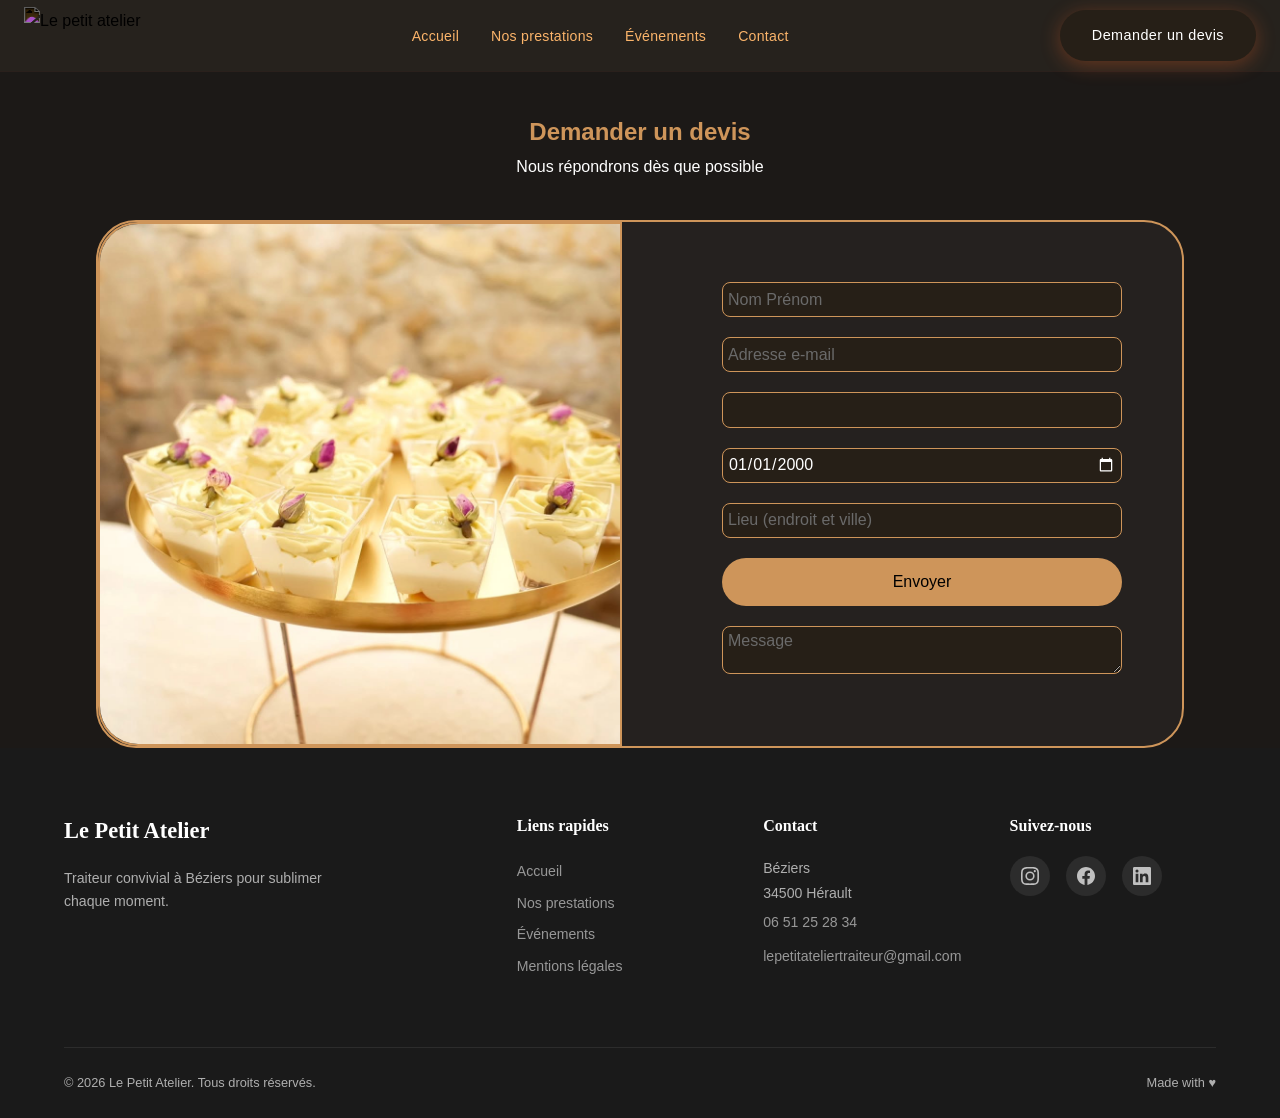
==== contact.html @ 443055bf "Add files via upload" ====
<!DOCTYPE html>
<html lang="en">
<head>
    <meta charset="UTF-8">
    <meta name="viewport" content="width=device-width, initial-scale=1.0">
    <title>Contact - Le Petit Atelier</title>
    <link rel="stylesheet" href="styles.css">
</head>
<body class="devis__body">
  <!-- ═══════════════════════════════════════════════════════
       NAVBAR
       ═══════════════════════════════════════════════════════ -->
  <nav class="navbar" id="navbar">
    <div class="navbar__inner">

      <!-- Logo -->
       <a href="#" class="navbar__logo">
        <img src="assets/images/logo.png" alt="Le petit atelier" class="logo">        
       </a>
        

      <!-- Desktop Links -->
      <ul class="navbar__links">
        <li><a href="#" data-i18n="nav_accueil">Accueil</a></li>
        <li><a href="#prestations" data-i18n="nav_prestations">Nos prestations</a></li>
        <li><a href="#" data-i18n="nav_evenements">Événements</a></li>
        <li><a href="#" data-i18n="nav_contact">Contact</a></li>
      </ul>

      <!-- Right side: lang toggle + CTA -->
      <div class="navbar__right">

        <!-- CTA (desktop only) -->
        <a href="#" class="btn btn--primary navbar__cta" data-i18n="nav_cta">Demander un devis</a>

        <!-- Hamburger (mobile) -->
        <button class="hamburger" id="hamburger" aria-label="Menu">
          <span></span>
          <span></span>
          <span></span>
        </button>
      </div>
    </div>
  </nav>

  <!-- Mobile menu overlay -->
  <div class="mobile-menu" id="mobileMenu">

    <a href="#" data-i18n="nav_accueil">Accueil</a>
    <a href="#prestations" data-i18n="nav_prestations">Nos prestations</a>
    <a href="#" data-i18n="nav_evenements">Événements</a>
    <a href="#" data-i18n="nav_contact">Contact</a>
    <a href="#" class="btn btn--primary" data-i18n="nav_cta">Demander un devis</a>
  </div>



    <section class="devis__page">
        <h1>Demander un devis</h1>
        <p>Nous répondrons dès que possible<p>
        <div class="devis__card">
            <div class="devis__img-wrapper">
                <img src="assets/images/devis.png" class="devis__img">
            </div>
            <div class="devis__form-wrapper">
                <form action="submit" class="devis__form" onsubmit="return(false)">
                    <input type="text" name="name" id="name-form" placeholder="Nom Prénom">
                    <input type="email" name="mail" id="mail-form" placeholder="Adresse e-mail">
                    <div class="dropdown">

                    </div>
                    <input type="date" name="date" id="date-form" value="2000-01-01" min={new Date().toISOString().split('T')[0]}>
                    <input type="text" placeholder="Lieu (endroit et ville)">
                    <button type="submit" class="devis__submit">Envoyer</button>
                    <textarea name="message" id="message-form" placeholder="Message" class="devis__textarea"></textarea>
                </form>
            </div>
        </div>        
    </section>

  <!-- ═══════════════════════════════════════════════════════
       FOOTER
       ═══════════════════════════════════════════════════════ -->
  <footer class="footer">
    <div class="container">

      <div class="footer__grid">

        <!-- Brand -->
        <div class="footer__brand">
          <div class="footer__logo">Le Petit Atelier</div>
          <p data-i18n="footer_desc">Traiteur convivial à Béziers pour sublimer chaque moment.</p>
        </div>

        <!-- Links -->
        <div class="footer__col">
          <h4 data-i18n="footer_h_links">Liens rapides</h4>
          <a href="#" data-i18n="footer_link1">Accueil</a>
          <a href="#" data-i18n="footer_link2">Nos prestations</a>
          <a href="#" data-i18n="footer_link3">Événements</a>
          <a href="#" data-i18n="footer_link4">Mentions légales</a>
        </div>

        <!-- Contact -->
        <div class="footer__col">
          <h4 data-i18n="footer_h_contact">Contact</h4>
          <p data-i18n="footer_addr">Béziers<br>34500 Hérault</p>
          <p><a href="tel:+33651252834" data-i18n="footer_phone">06 51 25 28 34</a></p>
          <p><a href="mailto:lepetitateliertraiteur@gmail.com" data-i18n="footer_email">lepetitateliertraiteur@gmail.com</a></p>
        </div>

        <!-- Socials -->
        <div class="footer__col">
          <h4 data-i18n="footer_h_social">Suivez-nous</h4>
          <div class="footer__socials">
            <!-- Instagram -->
            <a href="#" class="footer__social" aria-label="Instagram">
              <svg viewBox="0 0 24 24">
                <path
                  d="M12 2.163c3.204 0 3.584.012 4.85.07 3.252.148 4.771 1.691 4.919 4.919.058 1.265.069 1.645.069 4.849 0 3.205-.012 3.584-.069 4.849-.149 3.225-1.664 4.771-4.919 4.919-1.266.058-1.644.07-4.85.07-3.204 0-3.584-.012-4.849-.07-3.26-.149-4.771-1.699-4.919-4.92-.058-1.265-.07-1.644-.07-4.849 0-3.204.013-3.583.07-4.849.149-3.227 1.664-4.771 4.919-4.919 1.266-.057 1.645-.069 4.849-.069zM12 0C8.741 0 8.333.014 7.053.072 2.695.272.273 2.69.073 7.052.014 8.333 0 8.741 0 12c0 3.259.014 3.668.072 4.948.2 4.358 2.618 6.78 6.98 6.98C8.333 23.986 8.741 24 12 24c3.259 0 3.668-.014 4.948-.072 4.354-.2 6.782-2.618 6.979-6.98.059-1.28.073-1.689.073-4.948 0-3.259-.014-3.667-.072-4.947-.196-4.354-2.617-6.78-6.979-6.98C15.668.014 15.259 0 12 0zm0 5.838a6.162 6.162 0 100 12.324 6.162 6.162 0 000-12.324zM12 16a4 4 0 110-8 4 4 0 010 8zm6.406-11.845a1.44 1.44 0 100 2.881 1.44 1.44 0 000-2.881z" />
              </svg>
            </a>
            <!-- Facebook -->
            <a href="#" class="footer__social" aria-label="Facebook">
              <svg viewBox="0 0 24 24">
                <path
                  d="M24 12.073c0-6.627-5.373-12-12-12s-12 5.373-12 12c0 5.99 4.388 10.954 10.125 11.854v-8.385H7.078v-3.47h3.047V9.43c0-3.007 1.792-4.669 4.533-4.669 1.312 0 2.686.235 2.686.235v2.953H15.83c-1.491 0-1.956.925-1.956 1.874v2.25h3.328l-.532 3.47h-2.796v8.385C19.612 23.027 24 18.062 24 12.073z" />
              </svg>
            </a>
            <!-- LinkedIn -->
            <a href="#" class="footer__social" aria-label="LinkedIn">
              <svg viewBox="0 0 24 24">
                <path
                  d="M20.447 20.452h-3.554v-5.569c0-1.328-.027-3.037-1.852-3.037-1.853 0-2.136 1.445-2.136 2.939v5.667H9.351V9h3.414v1.561h.046c.477-.9 1.637-1.85 3.37-1.85 3.601 0 4.267 2.37 4.267 5.455v6.286zM5.337 7.433a2.062 2.062 0 01-2.063-2.065 2.064 2.064 0 112.063 2.065zm1.782 13.019H3.555V9h3.564v11.452zM22.225 0H1.771C.792 0 0 .774 0 1.729v20.542C0 23.227.792 24 1.771 24h20.451C23.2 24 24 23.227 24 22.271V1.729C24 .774 23.2 0 22.222 0h.003z" />
              </svg>
            </a>
          </div>
        </div>

      </div>

      <!-- Bottom bar -->
      <div class="footer__bottom">
        <p data-i18n="footer_copy">© 2026 Le Petit Atelier. Tous droits réservés.</p>
        <p>Made with ♥</p>
      </div>

    </div>
  </footer>


    <script src="script.js"></script>
</body>
</html>
---- styles.css ----
/* ============================================================
   MAISON HÉRITAGE — Landing Page Stylesheet
   Palette :
     Shewem   → #600e1a (bordeaux profond)
     Aura     → #fb662b (orange vibrant)
     Perle    → #faf1e8 (beige clair)
     Brume    → #b0c4d8 (bleu brume)
     Héritage → #ebcab4 (beige rosé chaud)
   ============================================================ */

/* ── CSS Custom Properties ────────────────────────────────── */
:root {
    /* Colors */
    --shewem: #CE955A;
    --accent: #CE955A;
    --btn: #261F17;
    --perle: #1C1917;
    --brume: #b0c4d8;
    --heritage: #ebcab4;
    --white: #ffffff;
    --dark: #1a1a1a;
    --text: #3a3a3a;
    --text-light: #6a6a6a;
    --nav-text: #FBB46A;
    --navbar: rgba(41, 36, 31, 0.98);
    --navbar-muted: rgba(41, 36, 31, 0.9);
    --primary-hover: #CF7518;
    --bg: #1C1917;
    --bg-light: #25211f;

    /* Typography */
    --font-serif: 'Playfair Display', Georgia, 'Times New Roman', serif;
    --font-sans: 'Inter', 'Segoe UI', Helvetica, Arial, sans-serif;

    /* Spacing scale */
    --space-xs: 0.5rem;
    --space-sm: 1rem;
    --space-md: 1.5rem;
    --space-lg: 2.5rem;
    --space-xl: 4rem;
    --space-2xl: 6rem;

    /* Misc */
    --radius: 8px;
    --radius-lg: 16px;
    --shadow: 0 2px 16px rgba(0, 0, 0, 0.06);
    --shadow-md: 0 4px 24px rgba(0, 0, 0, 0.10);
    --shadow-lg: 0 8px 40px rgba(0, 0, 0, 0.12);
    --transition: 0.35s cubic-bezier(0.25, 0.46, 0.45, 0.94);
    --navbar-h: 72px;
}

/* ── Reset & Base ─────────────────────────────────────────── */
*,
*::before,
*::after {
    margin: 0;
    padding: 0;
    box-sizing: border-box;
}

html {
    scroll-behavior: smooth;
    font-size: 16px;
    -webkit-font-smoothing: antialiased;
    -moz-osx-font-smoothing: grayscale;
    min-height: 100vh
}

body {
    font-family: var(--font-sans);
    color: var(--text);
    background-color:var(--bg);
    line-height: 1.7;
    overflow-x: hidden;
    box-sizing: border-box;
}

img {
    display: block;
    max-width: 100%;
    height: auto;
}

a {
    text-decoration: none;
    color: inherit;
    transition: color var(--transition);
}

ul {
    list-style: none;
}

/* ── Utility ──────────────────────────────────────────────── */
.container {
    width: 100%;
    max-width: 1200px;
    margin: 0 auto;
    padding: 0 var(--space-md);
}

/* ── Buttons ──────────────────────────────────────────────── */
.btn {
    display: inline-flex;
    align-items: center;
    justify-content: center;
    gap: 0.5rem;
    padding: 0.85rem 2rem;
    border: none;
    border-radius: 50px;
    font-family: var(--font-sans);
    font-size: 0.9rem;
    font-weight: 500;
    letter-spacing: 0.03em;
    cursor: pointer;
    transition: all var(--transition);
    white-space: nowrap;
}

.btn--primary {
    background: var(--btn);
    color: var(--white);
    box-shadow: 0 4px 20px rgba(251, 102, 43, 0.3);
}

.btn--primary:hover {
    background: var(--primary-hover);
    transform: translateY(-2px);
    box-shadow: 0 6px 28px rgba(251, 102, 43, 0.4);
}

.btn--outline {
    background: transparent;
    color: var(--white);
    border: 1.5px solid var(--white);
}

.btn--outline:hover {
    background: var(--white);
    color: var(--shewem);
    transform: translateY(-2px);
}

.btn--outline-dark {
    background: transparent;
    color: var(--shewem);
    border: 1.5px solid var(--shewem);
}

.btn--outline-dark:hover {
    background: var(--shewem);
    color: var(--white);
    transform: translateY(-2px);
}

.btn--white {
    background: var(--white);
    color: var(--shewem);
}

.btn--white:hover {
    background: var(--perle);
    transform: translateY(-2px);
    box-shadow: 0 6px 28px rgba(0, 0, 0, 0.12);
}

/* ── NAVBAR ───────────────────────────────────────────────── */
.navbar {
    position: fixed;
    top: 0;
    left: 0;
    width: 100%;
    height: var(--navbar-h);
    z-index: 1000;
    background: var(--navbar-muted);
    backdrop-filter: blur(16px);
    -webkit-backdrop-filter: blur(16px);
    border-bottom: 1px solid rgba(96, 14, 26, 0.06);
    transition: background var(--transition), box-shadow var(--transition);
}

.navbar.scrolled {
    box-shadow: var(--shadow);
    background: var(--navbar);
}

.navbar__inner {
    display: flex;
    align-items: center;
    justify-content: space-between;
    height: 100%;
    max-width: 1300px;
    margin: 0 auto;
    padding: 0 var(--space-md);
    position: relative;
}

/* Logo */
.navbar__logo {
    display: flex;
    align-items: center;
    padding: 0;
    height: var(--navbar-h);
    transition: 0.3s;
    /* Use full navbar height without overflowing */
    position: absolute;
    left: 50%;
    transform: translateX(-50%);
    color: var(--white);
}

.navbar__logo:hover {
    transform: scale(1.05);
    color: var(--accent);
}

.logo {
    height: 80%;
    filter: invert(1);
}

/* Nav links */
.navbar__links {
    display: none;
    gap: 2rem;
    align-items: center;
}

.navbar__links a {
    font-size: 0.88rem;
    font-weight: 500;
    color: var(--nav-text);
    position: relative;
    padding: 0.25rem 0;
    letter-spacing: 0.02em;
}

.navbar__links a::after {
    content: '';
    position: absolute;
    bottom: 0;
    left: 0;
    width: 0;
    height: 2px;
    background: var(--accent);
    transition: width var(--transition);
}

.navbar__links a:hover::after {
    width: 100%;
}

.navbar__links a:hover {
    filter: brightness(150%);
}

/* Right side */
.navbar__right {
    display: flex;
    align-items: center;
    gap: var(--space-sm);
    margin-left: auto;
}

/* Language toggle in navbar (hidden on mobile) */
.navbar__right .lang-toggle {
    display: none;
}

/* Language toggle */
.lang-toggle {
    display: flex;
    align-items: center;
    background: var(--heritage);
    border-radius: 50px;
    padding: 3px;
    gap: 0;
    cursor: pointer;
    overflow: hidden;
}

.lang-toggle__btn {
    padding: 0.3rem 0.7rem;
    font-size: 0.75rem;
    font-weight: 600;
    border: none;
    background: transparent;
    color: var(--text-light);
    border-radius: 50px;
    cursor: pointer;
    transition: all var(--transition);
    font-family: var(--font-sans);
    letter-spacing: 0.05em;
}

.lang-toggle__btn.active {
    background: var(--white);
    color: var(--shewem);
    box-shadow: 0 1px 6px rgba(0, 0, 0, 0.08);
}

/* CTA button in navbar */
.navbar__cta {
    display: none;
}

/* Hamburger */
.hamburger {
    display: flex;
    flex-direction: column;
    gap: 5px;
    cursor: pointer;
    background: none;
    border: none;
    padding: 4px;
    z-index: 1001;
}

.hamburger span {
    display: block;
    width: 24px;
    height: 2px;
    background: var(--shewem);
    border-radius: 2px;
    transition: all var(--transition);
}

.hamburger.active span:nth-child(1) {
    transform: translateY(7px) rotate(45deg);
}

.hamburger.active span:nth-child(2) {
    opacity: 0;
    transform: scaleX(0);
}

.hamburger.active span:nth-child(3) {
    transform: translateY(-7px) rotate(-45deg);
}

/* Mobile menu overlay */
.mobile-menu {
    position: fixed;
    top: 0;
    right: -100%;
    width: 100%;
    height: 100vh;
    height: 100dvh;
    background: var(--perle);
    z-index: 999;
    display: flex;
    flex-direction: column;
    align-items: center;
    justify-content: center;
    gap: 2rem;
    transition: right 0.5s cubic-bezier(0.77, 0, 0.175, 1);
}

.mobile-menu.open {
    right: 0;
}

.mobile-menu a {
    font-family: var(--font-serif);
    font-size: 1.6rem;
    color: var(--shewem);
    font-weight: 600;
    position: relative;
    padding: 0.3rem 0;
}

.mobile-menu a::after {
    content: '';
    position: absolute;
    bottom: 0;
    left: 50%;
    transform: translateX(-50%);
    width: 0;
    height: 2px;
    background: var(--accent);
    transition: width var(--transition);
}

.mobile-menu a:hover::after {
    width: 100%;
}

/* Language toggle inside mobile menu */
.mobile-menu .lang-toggle {
    margin-bottom: 2rem;
    transform: scale(1.15);
}

/* ── HERO ─────────────────────────────────────────────────── */
.hero {
    position: relative;
    min-height: 100vh;
    min-height: 100dvh;
    display: flex;
    align-items: center;
    justify-content: center;
    overflow: hidden;
}

.hero__bg {
    position: absolute;
    inset: 0;
    z-index: 0;
}

.hero__bg img {
    width: 100%;
    height: 100%;
    object-fit: cover;
}

.hero__overlay {
    position: absolute;
    inset: 0;
    background: linear-gradient(to bottom,
            rgba(26, 26, 26, 0.45) 0%,
            rgba(96, 14, 26, 0.55) 100%);
    z-index: 1;
}

.hero__content {
    position: relative;
    z-index: 2;
    text-align: center;
    padding: var(--space-lg) var(--space-md);
    max-width: 780px;
}

.hero__badge {
    display: inline-block;
    font-size: 0.72rem;
    font-weight: 600;
    letter-spacing: 0.25em;
    text-transform: uppercase;
    color: var(--heritage);
    border: 1px solid rgba(235, 202, 180, 0.4);
    padding: 0.4rem 1.2rem;
    border-radius: 50px;
    margin-bottom: var(--space-md);
    animation: fadeInDown 0.8s ease-out both;
}

.hero__title {
    font-family: var(--font-serif);
    font-size: clamp(2.2rem, 5.5vw, 4rem);
    font-weight: 700;
    color: var(--white);
    line-height: 1.15;
    margin-bottom: var(--space-sm);
    animation: fadeInUp 0.9s 0.15s ease-out both;
}

/* Typewriter effect cursor */
.typewriter {
    color: var(--accent);
    /* the color of the writing text */
}

.typewriter::after {
    content: "|";
    color: var(--white);
    animation: blink 1s step-end infinite;
}

.typewriter.stop-blinking::after {
    animation: none;
}

@keyframes blink {

    0%,
    100% {
        opacity: 1;
    }

    50% {
        opacity: 0;
    }
}

.hero__subtitle {
    font-size: clamp(0.95rem, 2vw, 1.15rem);
    color: rgba(255, 255, 255, 0.82);
    font-weight: 300;
    line-height: 1.6;
    margin-bottom: var(--space-lg);
    animation: fadeInUp 0.9s 0.3s ease-out both;
}

.hero__buttons {
    display: flex;
    flex-direction: column;
    gap: var(--space-sm);
    align-items: center;
    animation: fadeInUp 0.9s 0.45s ease-out both;
}

/* Scroll indicator */
.hero__scroll {
    position: absolute;
    bottom: 2rem;
    left: 0;
    width: 100%;
    z-index: 2;
    display: flex;
    flex-direction: column;
    align-items: center;
    gap: 0.5rem;
    animation: fadeInUp 1s 0.8s ease-out both;
}

.hero__scroll span {
    font-size: 0.7rem;
    text-transform: uppercase;
    letter-spacing: 0.2em;
    margin-right: -0.2em;
    /* Compense l'espacement sur la dernière lettre pour un centrage parfait */
    color: rgba(255, 255, 255, 0.5);
}

.hero__scroll-line {
    width: 1px;
    height: 40px;
    background: rgba(255, 255, 255, 0.3);
    position: relative;
    overflow: hidden;
}

.hero__scroll-line::after {
    content: '';
    position: absolute;
    top: -100%;
    left: 0;
    width: 100%;
    height: 100%;
    background: var(--accent);
    animation: scrollLine 2s ease-in-out infinite;
}

/* ── CAROUSEL / PRESTATIONS ──────────────────────────────── */
.prestations {
    padding: var(--space-2xl) 0;
    overflow: hidden;
}

.section-header {
    text-align: center;
    margin-bottom: var(--space-xl);
}

.section-header__label {
    font-size: 0.72rem;
    font-weight: 600;
    letter-spacing: 0.2em;
    text-transform: uppercase;
    color: var(--accent);
    margin-bottom: var(--space-xs);
    display: block;
}

.section-header__title {
    font-family: var(--font-serif);
    font-size: clamp(1.8rem, 4vw, 2.6rem);
    color: var(--shewem);
    font-weight: 700;
    line-height: 1.2;
    margin-bottom: var(--space-xs);
}

.section-header__line {
    width: 50px;
    height: 2px;
    background: var(--accent);
    margin: var(--space-sm) auto 0;
    border-radius: 2px;
}

/* Carousel track */
.carousel {
    position: relative;
}

/* Carousel navigation arrows — hidden on mobile, visible on desktop */
.carousel__arrow {
    display: none;
    /* hidden on mobile */
    position: absolute;
    top: 50%;
    transform: translateY(-50%);
    z-index: 10;
    width: 48px;
    height: 48px;
    border-radius: 50%;
    border: 1.5px solid rgba(96, 14, 26, 0.12);
    background: rgba(255, 255, 255, 0.9);
    backdrop-filter: blur(8px);
    -webkit-backdrop-filter: blur(8px);
    cursor: pointer;
    align-items: center;
    justify-content: center;
    box-shadow: 0 2px 12px rgba(0, 0, 0, 0.08);
    transition: all var(--transition);
}

.carousel__arrow svg {
    width: 20px;
    height: 20px;
    stroke: var(--shewem);
    transition: stroke var(--transition);
}

.carousel__arrow:hover {
    background: var(--shewem);
    border-color: var(--shewem);
    box-shadow: 0 4px 20px rgba(96, 14, 26, 0.25);
    transform: translateY(-50%) scale(1.08);
}

.carousel__arrow:hover svg {
    stroke: var(--white);
}

.carousel__arrow:active {
    transform: translateY(-50%) scale(0.96);
}

.carousel__arrow--left {
    left: 4px;
}

.carousel__arrow--right {
    right: 4px;
}

/* Disabled state when at start/end of track */
.carousel__arrow.disabled {
    opacity: 0.3;
    pointer-events: none;
}

.carousel__track {
    display: flex;
    gap: var(--space-md);
    overflow-x: auto;
    scroll-snap-type: x mandatory;
    -webkit-overflow-scrolling: touch;
    padding: var(--space-sm) var(--space-md) var(--space-lg);
    scrollbar-width: none;
}

.carousel__track::-webkit-scrollbar {
    display: none;
}

/* Individual card */
.card {
    flex: 0 0 280px;
    scroll-snap-align: start;
    background: var(--white);
    border-radius: var(--radius-lg);
    overflow: hidden;
    box-shadow: var(--shadow);
    transition: transform var(--transition), box-shadow var(--transition);
    display: flex;
    flex-direction: column;
}

.card:hover {
    transform: translateY(-6px);
    box-shadow: var(--shadow-lg);
}

.card__image {
    width: 100%;
    height: 200px;
    overflow: hidden;
}

.card__image img {
    width: 100%;
    height: 100%;
    object-fit: cover;
    transition: transform 0.6s ease;
}

.card:hover .card__image img {
    transform: scale(1.06);
}

.card__body {
    padding: var(--space-md);
    display: flex;
    flex-direction: column;
    flex: 1;
    background-color: var(--bg);
}

.card__title {
    font-family: var(--font-serif);
    font-size: 1.2rem;
    color: var(--shewem);
    font-weight: 700;
    margin-bottom: 0.5rem;
}

.card__text {
    font-size: 0.88rem;
    color: var(--text-light);
    line-height: 1.6;
    margin-bottom: var(--space-md);
    flex: 1;
}

.card__link {
    display: inline-flex;
    align-items: center;
    gap: 0.4rem;
    font-size: 0.85rem;
    font-weight: 600;
    color: var(--accent);
    transition: gap var(--transition), color var(--transition);
}

.card__link:hover {
    gap: 0.7rem;
    color: var(--shewem);
}

.card__link svg {
    width: 16px;
    height: 16px;
    transition: transform var(--transition);
}

.card__link:hover svg {
    transform: translateX(3px);
}

/* ── SAVOIR-FAIRE ─────────────────────────────────────────── */
.savoir-faire {
    padding: var(--space-2xl) 0;
    background: var(--bg);
}

.savoir-faire__grid {
    display: grid;
    grid-template-columns: 1fr;
    gap: var(--space-xl);
    align-items: center;
}

.savoir-faire__text {
    order: 2;
}

.savoir-faire__label {
    font-size: 0.72rem;
    font-weight: 600;
    letter-spacing: 0.2em;
    text-transform: uppercase;
    color: var(--accent);
    margin-bottom: var(--space-sm);
    display: block;
}

.savoir-faire__title {
    font-family: var(--font-serif);
    font-size: clamp(1.8rem, 4vw, 2.4rem);
    color: var(--shewem);
    font-weight: 700;
    line-height: 1.25;
    margin-bottom: var(--space-md);
}

.savoir-faire__desc {
    font-size: 0.95rem;
    color: var(--text-light);
    line-height: 1.8;
    margin-bottom: var(--space-md);
}

.savoir-faire__signature {
    font-family: var(--font-serif);
    font-size: 1.1rem;
    color: var(--shewem);
    font-style: italic;
}

.savoir-faire__image {
    order: 1;
    display: flex;
    align-items: flex-end;
    /* since it's a portrait cutout, typically it should sit at the bottom */
    justify-content: center;
}

.savoir-faire__image img {
    max-width: 100%;
    height: auto;
    object-fit: contain;
    filter: drop-shadow(0 15px 25px rgba(0, 0, 0, 0.15)) brightness(70%);
    transition: transform 0.6s ease;
    border-radius: 20px;
    box-shadow: 10px 0 20px hsla(0, 0%, 0%, 0.8);
}

.savoir-faire__image:hover img {
    transform: scale(1.03);
}

/* ── REVIEWS (Trustindex Style) ───────────────────────────── */
.reviews {
    padding: var(--space-2xl) 0;
    background: var(--bg);
    text-align: center;
}

.reviews__header {
    margin-bottom: var(--space-xl);
}

.reviews__title {
    font-family: var(--font-serif);
    font-size: clamp(2rem, 4vw, 2.6rem);
    color: var(--shewem);
    font-weight: 700;
    margin-bottom: var(--space-md);
}

.reviews__summary {
    display: flex;
    flex-direction: column;
    align-items: center;
    gap: 0.35rem;
}

.reviews__brand {
    font-weight: 700;
    font-size: 1.15rem;
    color: var(--accent);
    margin-bottom: 0.2rem;
}

.reviews__stars {
    display: flex;
    gap: 2px;
}

.star {
    width: 20px;
    height: 20px;
    fill: #fbbc04;
    /* Google star gold */
}

.reviews__count {
    color: var(--text-light);
    font-size: 0.95rem;
    margin-bottom: var(--space-sm);
}

.reviews__btn {
    padding: 0.6rem 1.4rem;
    font-size: 0.9rem;
    font-weight: 600;
    border: 1px solid #dcdcdc;
    border-radius: 6px;
    color: var(--white);
    display: inline-block;
    transition: all var(--transition);
    background: transparent;
}

.reviews__btn:hover {
    border-color: var(--shewem);
    color: var(--shewem);
    background: rgba(96, 14, 26, 0.02);
}

.reviews__grid {
    display: flex;
    overflow-x: auto;
    scroll-snap-type: x mandatory;
    scrollbar-width: none;
    /* Firefox */
    -ms-overflow-style: none;
    /* IE/Edge */
    gap: var(--space-md);
    margin-top: var(--space-lg);
    padding-bottom: var(--space-md);
}

.reviews__grid::-webkit-scrollbar {
    display: none;
    /* WebKit */
}

.reviews__card {
    background: var(--white);
    border: 1px solid #f0f0f0;
    border-radius: 12px;
    padding: var(--space-md);
    box-shadow: 0 4px 16px rgba(0, 0, 0, 0.04);
    text-align: left;
    display: flex;
    flex-direction: column;
    flex: 0 0 85%;
    max-width: 380px;
    scroll-snap-align: center;
}

.reviews__card-top {
    display: flex;
    align-items: flex-start;
    gap: 1rem;
    margin-bottom: 0.75rem;
}

.reviews__avatar-wrap {
    position: relative;
    width: 50px;
    height: 50px;
    flex-shrink: 0;
}

.reviews__avatar {
    width: 100%;
    height: 100%;
    border-radius: 50%;
    object-fit: cover;
    background: #e2e8f0;
}

.reviews__avatar-badge {
    position: absolute;
    bottom: -2px;
    right: -2px;
    width: 20px;
    height: 20px;
    background: var(--white);
    border-radius: 50%;
    padding: 2px;
}

.reviews__avatar-badge svg {
    width: 100%;
    height: 100%;
}

.reviews__meta {
    flex: 1;
    display: flex;
    flex-direction: column;
}

.reviews__name {
    font-size: 1.05rem;
    font-weight: 700;
    color: var(--dark);
    margin: 0;
    line-height: 1.2;
}

.reviews__date {
    font-size: 0.85rem;
    color: #888;
    margin-top: 2px;
}

.reviews__google-icon {
    flex-shrink: 0;
    margin-top: 2px;
}

.reviews__rating {
    display: flex;
    align-items: center;
    gap: 0.5rem;
    margin-bottom: 1rem;
}

.reviews__rating .star {
    width: 18px;
    height: 18px;
}

.reviews__verified {
    display: flex;
    align-items: center;
    justify-content: center;
}

.reviews__text {
    font-size: 0.95rem;
    color: var(--text);
    line-height: 1.5;
    margin-bottom: 1rem;
    flex: 1;
}

.reviews__readmore {
    font-size: 0.9rem;
    color: #888;
    cursor: pointer;
    transition: color var(--transition);
    align-self: flex-start;
}

.reviews__readmore:hover {
    color: var(--dark);
    text-decoration: underline;
}

/* ── PRESTATIONS DETAIL SECTION ───────────────────────────── */
.prestations-detail {
    padding: var(--space-2xl) 0;
    background: var(--perle);
}

.prestations-detail__grid {
    display: grid;
    grid-template-columns: 1fr;
    gap: var(--space-xl);
    align-items: center;
}

.prestations-detail__image {
    border-radius: var(--radius-lg);
    overflow: hidden;
    box-shadow: var(--shadow-md);
    aspect-ratio: 4/3;
}

.prestations-detail__image img {
    width: 100%;
    height: 100%;
    object-fit: cover;
    transition: transform 0.6s ease;
}

.prestations-detail__image:hover img {
    transform: scale(1.03);
}

.prestations-detail__label {
    font-size: 0.72rem;
    font-weight: 600;
    letter-spacing: 0.2em;
    text-transform: uppercase;
    color: var(--accent);
    margin-bottom: var(--space-sm);
    display: block;
}

.prestations-detail__title {
    font-family: var(--font-serif);
    font-size: clamp(1.8rem, 4vw, 2.4rem);
    color: var(--shewem);
    font-weight: 700;
    line-height: 1.25;
    margin-bottom: var(--space-md);
}

.prestations-detail__desc {
    font-size: 0.95rem;
    color: var(--text-light);
    line-height: 1.8;
    margin-bottom: var(--space-lg);
}

/* Prestations list */
.prestations-detail__list {
    list-style: none;
    padding: 0;
    margin: 0 0 var(--space-lg) 0;
    display: flex;
    flex-direction: column;
    gap: var(--space-sm);
}

.prestations-detail__item {
    display: flex;
    align-items: flex-start;
    gap: var(--space-sm);
    padding: 0.75rem 1rem;
    border-radius: var(--radius);
    transition: background var(--transition);
}

.prestations-detail__item:hover {
    background: rgba(235, 202, 180, 0.25);
}

.prestations-detail__icon {
    flex-shrink: 0;
    width: 44px;
    height: 44px;
    border-radius: 50%;
    background: var(--accent);
    display: flex;
    align-items: center;
    justify-content: center;
    font-size: 1.2rem;
    line-height: 1;
    text-align: center;
}

.prestations-detail__item strong {
    display: block;
    font-family: var(--font-serif);
    font-size: 1rem;
    color: var(--shewem);
    font-weight: 700;
    margin-bottom: 0.15rem;
}

.prestations-detail__item p {
    font-size: 0.85rem;
    color: var(--text-light);
    line-height: 1.5;
    margin: 0;
}

/* ── GALLERY — Instagram-style grid ──────────────────────── */
.gallery {
    padding: var(--space-2xl) 0;
    background: var(--bg);
}

.gallery__handle {
    font-size: 0.95rem;
    font-weight: 500;
    color: var(--text-light);
    letter-spacing: 0.03em;
    margin-top: var(--space-xs);
}

.highlight {
    color: var(--accent);
}

.gallery__grid {
    display: grid;
    grid-template-columns: 1fr 1fr;
    gap: 12px;
    max-width: 700px;
    margin: 0 auto;
}

.gallery__item {
    position: relative;
    border-radius: var(--radius-lg);
    overflow: hidden;
    aspect-ratio: 1 / 1;
    cursor: pointer;
    box-shadow: var(--shadow);
    transition: transform var(--transition), box-shadow var(--transition);
}

.gallery__item:hover {
    transform: translateY(-4px) scale(1.02);
    box-shadow: var(--shadow-lg);
}

.gallery__item img {
    width: 100%;
    height: 100%;
    object-fit: cover;
    transition: transform 0.6s ease;
}

.gallery__item:hover img {
    transform: scale(1.08);
}

.gallery__overlay {
    position: absolute;
    inset: 0;
    background: linear-gradient(to bottom,
            rgba(96, 14, 26, 0.0) 0%,
            rgba(96, 14, 26, 0.45) 100%);
    opacity: 0;
    display: flex;
    align-items: center;
    justify-content: center;
    transition: opacity var(--transition);
}

.gallery__item:hover .gallery__overlay {
    opacity: 1;
}

.gallery__icon {
    width: 36px;
    height: 36px;
    stroke: var(--white);
    filter: drop-shadow(0 2px 8px rgba(0, 0, 0, 0.3));
    transition: transform var(--transition);
}

.gallery__item:hover .gallery__icon {
    transform: translateY(-2px);
}

/* ── FOOTER ───────────────────────────────────────────────── */
.footer {
    background: var(--dark);
    color: rgba(255, 255, 255, 0.65);
    padding: var(--space-xl) 0 var(--space-md);
}

.footer__grid {
    display: grid;
    grid-template-columns: 1fr;
    gap: var(--space-lg);
    margin-bottom: var(--space-xl);
}

.footer__brand .footer__logo {
    font-family: var(--font-serif);
    font-size: 1.4rem;
    color: var(--white);
    font-weight: 700;
    margin-bottom: var(--space-sm);
}

.footer__brand .footer__logo span {
    color: var(--accent);
}

.footer__brand p {
    font-size: 0.88rem;
    line-height: 1.7;
    max-width: 300px;
}

.footer__col h4 {
    font-family: var(--font-serif);
    font-size: 1rem;
    color: var(--white);
    margin-bottom: var(--space-sm);
    font-weight: 600;
}

.footer__col a {
    display: block;
    font-size: 0.88rem;
    color: rgba(255, 255, 255, 0.55);
    padding: 0.25rem 0;
    transition: color var(--transition), padding-left var(--transition);
}

.footer__col a:hover {
    color: var(--accent);
    padding-left: 4px;
}

.footer__col p {
    font-size: 0.88rem;
    line-height: 1.8;
}

/* Social icons */
.footer__socials {
    display: flex;
    gap: var(--space-sm);
    margin-top: var(--space-sm);
}

.footer__social {
    width: 40px;
    height: 40px;
    border-radius: 50%;
    background: rgba(255, 255, 255, 0.08);
    display: flex !important;
    align-items: center;
    justify-content: center;
    padding: 0;
    transition: all var(--transition);
}

.footer__social:hover {
    background: var(--accent);
    transform: translateY(-2px);
}

.footer__social svg {
    width: 18px;
    height: 18px;
    fill: rgba(255, 255, 255, 0.7);
    transition: fill var(--transition);
}

.footer__social:hover svg {
    fill: var(--white);
}

.footer__bottom {
    border-top: 1px solid rgba(255, 255, 255, 0.08);
    padding-top: var(--space-md);
    display: flex;
    flex-direction: column;
    align-items: center;
    gap: var(--space-xs);
    font-size: 0.8rem;
}

/* ── ANIMATIONS ───────────────────────────────────────────── */
@keyframes fadeInUp {
    from {
        opacity: 0;
        transform: translateY(30px);
    }

    to {
        opacity: 1;
        transform: translateY(0);
    }
}

@keyframes fadeInDown {
    from {
        opacity: 0;
        transform: translateY(-20px);
    }

    to {
        opacity: 1;
        transform: translateY(0);
    }
}

@keyframes scrollLine {
    0% {
        top: -100%;
    }

    50% {
        top: 100%;
    }

    100% {
        top: 100%;
    }
}

/* Reveal on scroll */
.reveal {
    opacity: 0;
    transform: translateY(40px);
    transition: opacity 0.8s ease, transform 0.8s ease;
}

.reveal.visible {
    opacity: 1;
    transform: translateY(0);
}

/* ── RESPONSIVE ───────────────────────────────────────────── */

/* Tablet (≥ 600px) */
@media (min-width: 600px) {
    .hero__buttons {
        flex-direction: row;
        justify-content: center;
    }

    .hero__buttons .btn {
        width: 280px;
    }

    .card {
        flex: 0 0 300px;
    }

    .footer__grid {
        grid-template-columns: repeat(2, 1fr);
    }
}

/* Desktop (≥ 900px) */
@media (min-width: 900px) {
    .navbar__links {
        display: flex;
    }

    .navbar__cta {
        display: inline-flex;
    }

    .navbar__logo {
        position: static;
        transform: none;
    }

    .navbar__logo-img {
        transform: scale(1.6);
        transform-origin: left center;
        object-position: left center;
    }

    .navbar__logo:hover .navbar__logo-img {
        transform: scale(1.65);
    }

    .navbar__right {
        margin-left: 0;
    }

    .navbar__right .lang-toggle {
        display: flex;
    }

    .hamburger {
        display: none;
    }

    .carousel__arrow {
        display: flex;
    }

    .card {
        flex: 0 0 320px;
    }

    .card__image {
        height: 220px;
    }

    .savoir-faire__grid {
        grid-template-columns: 1fr 1fr;
    }

    .savoir-faire__text {
        order: 1;
    }

    .savoir-faire__image {
        order: 2;
    }

    .prestations-detail__grid {
        grid-template-columns: 1fr 1fr;
    }

    .reviews__grid {
        display: grid;
        grid-template-columns: repeat(3, 1fr);
        overflow-x: visible;
        padding-bottom: 0;
    }

    .reviews__card {
        flex: auto;
        max-width: none;
    }

    .footer__grid {
        grid-template-columns: 2fr 1fr 1fr 1fr;
    }

    .footer__bottom {
        flex-direction: row;
        justify-content: space-between;
    }
}

/* Large desktop (≥ 1200px) */
@media (min-width: 1200px) {
    .card {
        flex: 0 0 340px;
    }

    .card__image {
        height: 240px;
    }
}

/* Devis page */

.devis__body {
    min-height: 100vh;
    min-height: 100dvh;
}

.devis__page {
    background-color: var(--bg);
    display: flex;
    flex-direction: column;
    justify-content: center;
    align-items: center;
    height: 100%;
    width: 100%;
    margin-top: calc(var(--navbar-h) + 40px);
}

.devis__page h1 {
    color: var(--accent);
}

.devis__page p {
    color: var(--white);
    margin-bottom: 20px;
}

.devis__card {
    background-color: var(--bg-light);
    border: 2px solid var(--accent);
    border-radius: 40px;
    display: flex;
    flex-direction: row;
    justify-content: space-between;
    align-items: stretch;
    width: 85%;
    gap: 40px;
}

.devis__img-wrapper {
    height: auto;
    overflow: hidden;
    border-radius: inherit;
    border: inherit;
    border-top-right-radius: 0;
    border-bottom-right-radius: 0;
}

.devis__img {
    object-fit: cover;
    height: 100%;
    width: 100%;
}

.devis__card > * {
    flex: 1 1 0px;
}

.devis__form {
    display: flex;
    flex-direction: column;
    justify-content: center;
    gap: 20px;
    margin: 60px;
}

.devis__form * {
    height: 2.2rem;
    font-size: 1rem;
    font-family: var(--font-sans);
    transition: var(--transition);
}

.devis__form *:not(.devis__submit) {
    border: 1px solid var(--accent);
    border-radius: 8px;
    padding: 5px;
    background-color: var(--btn);
    color: var(--white)
}

.devis__form *:not(.devis__submit)::placeholder {
    color: var(--text-light);
}

::-webkit-calendar-picker-indicator {
    filter: invert(1);
}


.devis__submit {
    background-color: var(--accent);
    border-radius: 1.5rem;
    border: none;
    height: 3rem;
    cursor: pointer;
}

.devis__submit:hover {
    background-color: var(--primary-hover);
}

.devis__textarea {
    white-space: pre-wrap;
    height: auto;
}

@media (max-width: 900px) {
    .devis__page {
        justify-content: flex-start;
    }
    .devis__card > * {
        flex: auto;
    }
    .devis__card {
        display: flex;
        flex-direction: column;
        justify-content: flex-start;
        align-items: stretch;
    }
    .devis__img-wrapper {
        width: 100%;
        height: 150px;
        border-top-right-radius: inherit;
        border-bottom-left-radius: 0;
    }
}
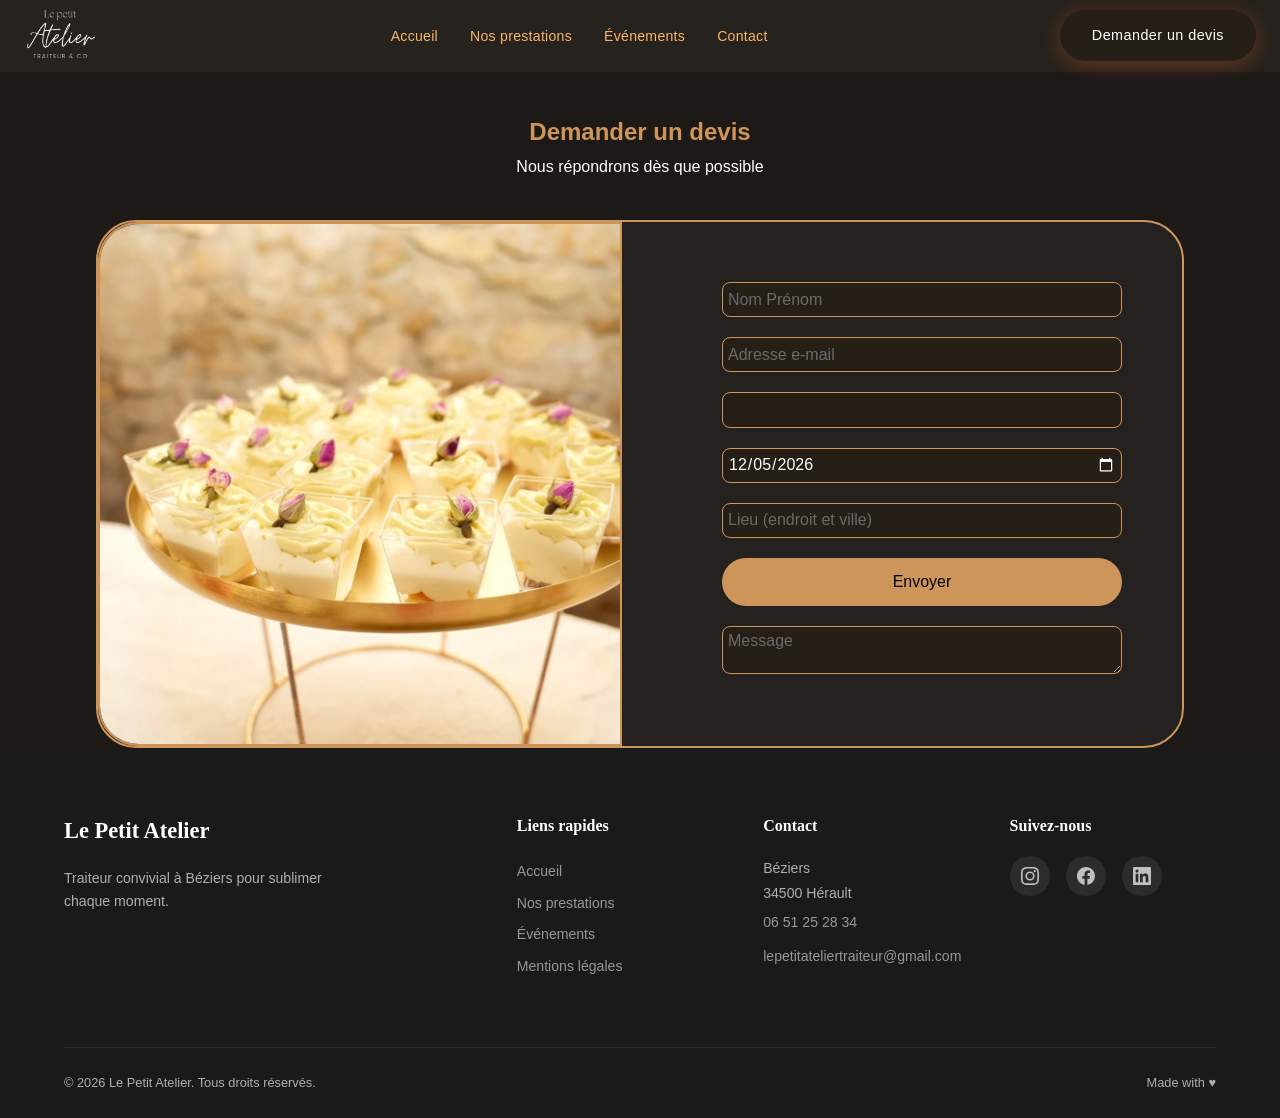
==== commit bc05dfd9: "Refactor contact.html structure and add data attributes" ====
--- a/contact.html
+++ b/contact.html
@@ -6,7 +6,7 @@
     <title>Contact - Le Petit Atelier</title>
     <link rel="stylesheet" href="styles.css">
 </head>
-<body class="devis__body">
+<body class="devis__body" data-page="contact">
   <!-- ═══════════════════════════════════════════════════════
        NAVBAR
        ═══════════════════════════════════════════════════════ -->
@@ -21,7 +21,7 @@
 
       <!-- Desktop Links -->
       <ul class="navbar__links">
-        <li><a href="#" data-i18n="nav_accueil">Accueil</a></li>
+        <li><a href="index.html" data-i18n="nav_accueil">Accueil</a></li>
         <li><a href="#prestations" data-i18n="nav_prestations">Nos prestations</a></li>
         <li><a href="#" data-i18n="nav_evenements">Événements</a></li>
         <li><a href="#" data-i18n="nav_contact">Contact</a></li>
@@ -46,7 +46,7 @@
   <!-- Mobile menu overlay -->
   <div class="mobile-menu" id="mobileMenu">
 
-    <a href="#" data-i18n="nav_accueil">Accueil</a>
+    <a href="index.html" data-i18n="nav_accueil">Accueil</a>
     <a href="#prestations" data-i18n="nav_prestations">Nos prestations</a>
     <a href="#" data-i18n="nav_evenements">Événements</a>
     <a href="#" data-i18n="nav_contact">Contact</a>
@@ -151,4 +151,4 @@
 
     <script src="script.js"></script>
 </body>
-</html>+</html>
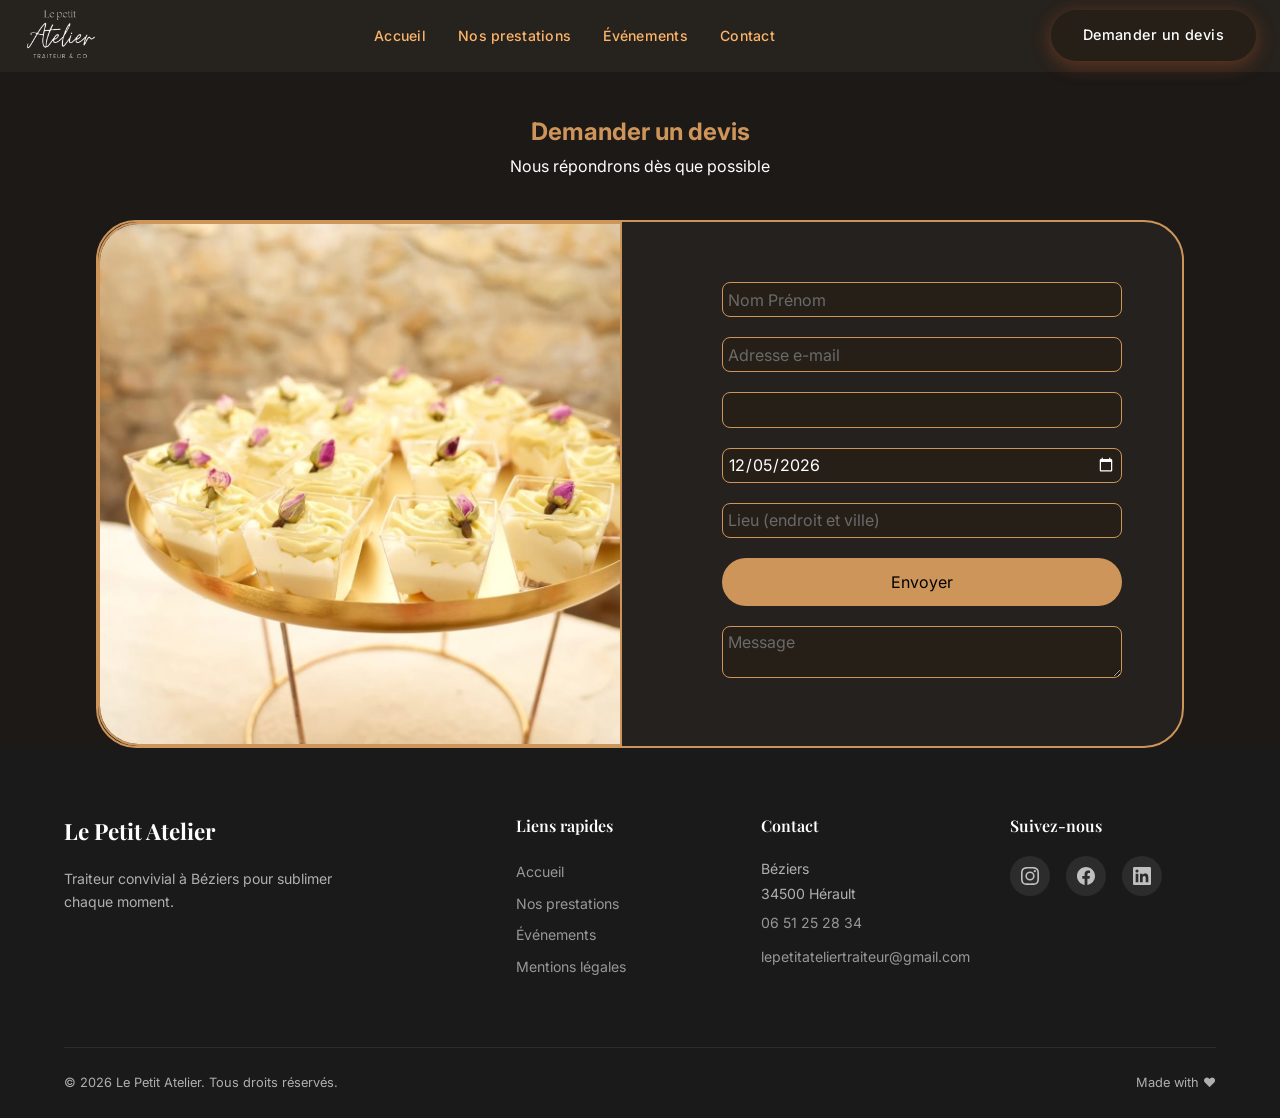
==== commit cd4f9858: "Enhance contact.html with SEO and styling updates Added SEO metadata, Google Fonts, and updated the " ====
--- a/contact.html
+++ b/contact.html
@@ -1,10 +1,24 @@
 <!DOCTYPE html>
 <html lang="en">
 <head>
-    <meta charset="UTF-8">
-    <meta name="viewport" content="width=device-width, initial-scale=1.0">
-    <title>Contact - Le Petit Atelier</title>
-    <link rel="stylesheet" href="styles.css">
+  <meta charset="UTF-8">
+  <meta name="viewport" content="width=device-width, initial-scale=1.0">
+
+  <!-- SEO -->
+  <title>Contact - Le Petit Atelier</title>
+<meta name="description"
+  content="Le Petit Atelier, traiteur à Béziers. Événements, plateaux repas, buffets et créations artisanales pour particuliers et professionnels.">
+  <meta name="theme-color" content="#600e1a">
+
+  <!-- Google Fonts -->
+  <link rel="preconnect" href="https://fonts.googleapis.com">
+  <link rel="preconnect" href="https://fonts.gstatic.com" crossorigin>
+  <link
+    href="https://fonts.googleapis.com/css2?family=Inter:wght@300;400;500;600;700&family=Playfair+Display:ital,wght@0,400;0,600;0,700;1,400&display=swap"
+    rel="stylesheet">
+
+  <!-- Stylesheet -->
+  <link rel="stylesheet" href="styles.css">
 </head>
 <body class="devis__body" data-page="contact">
   <!-- ═══════════════════════════════════════════════════════
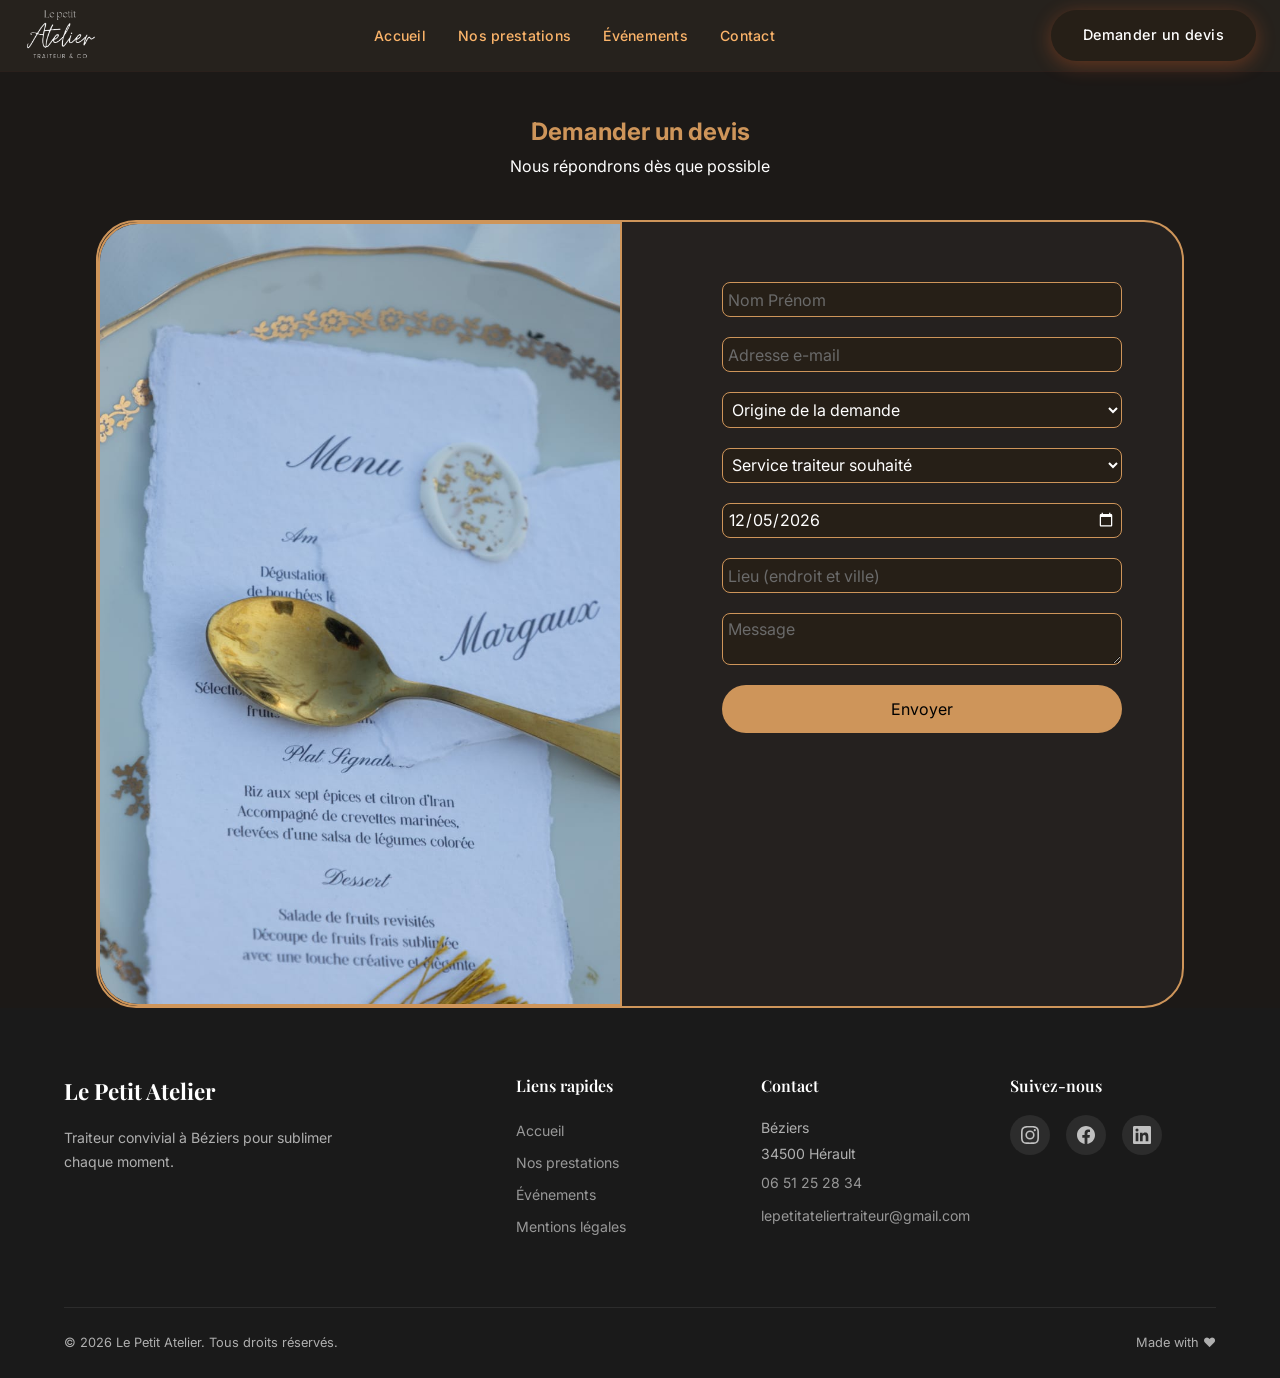
==== commit 219081fd: "Enhance contact form with required fields and dropdowns Updated the contact form to include required" ====
--- a/contact.html
+++ b/contact.html
@@ -78,15 +78,32 @@
             </div>
             <div class="devis__form-wrapper">
                 <form action="submit" class="devis__form" onsubmit="return(false)">
-                    <input type="text" name="name" id="name-form" placeholder="Nom Prénom">
-                    <input type="email" name="mail" id="mail-form" placeholder="Adresse e-mail">
-                    <div class="dropdown">
-
-                    </div>
-                    <input type="date" name="date" id="date-form" value="2000-01-01" min={new Date().toISOString().split('T')[0]}>
-                    <input type="text" placeholder="Lieu (endroit et ville)">
+                    <input type="text" name="name" id="name-form" placeholder="Nom Prénom" required>
+                    <input type="email" name="mail" id="mail-form" placeholder="Adresse e-mail" required>
+                    <select name="origin" id="origin-form" required>
+                        <option value="">Origine de la demande</option>
+                        <option value="social">Réseaux sociaux</option>
+                        <option value="recommandation">Recommandation</option>
+                        <option value="internet">Recherche sur Internet</option>
+                        <option value="event">Événement</option>
+                        <option value="other">Autre</option>
+                    </select>
+                    <select name="service" id="service-form" required>
+                        <option value="">Service traiteur souhaité</option>
+                        <option value="catering-dejeuner">Catering entreprise déjeuner</option>
+                        <option value="catering-diner">Catering entreprise dîner</option>
+                        <option value="mariage">Prestation mariage</option>
+                        <option value="birthday">Buffet anniversaire</option>
+                        <option value="inauguration">Inauguration</option>
+                        <option value="plateaux-sucre-sale">Plateaux sucrés/salés</option>
+                        <option value="fruits">Plateaux de fruits</option>
+                        <option value="brunch">Brunch</option>
+                        <option value="other">Autre</option>
+                    </select>
+                    <input type="date" name="date" id="date-form" value="2000-01-01" min={new Date().toISOString().split('T')[0]} required>
+                    <input type="text" placeholder="Lieu (endroit et ville)" required>
+                    <textarea name="message" id="message-form" placeholder="Message" class="devis__textarea"></textarea>
                     <button type="submit" class="devis__submit">Envoyer</button>
-                    <textarea name="message" id="message-form" placeholder="Message" class="devis__textarea"></textarea>
                 </form>
             </div>
         </div>        
